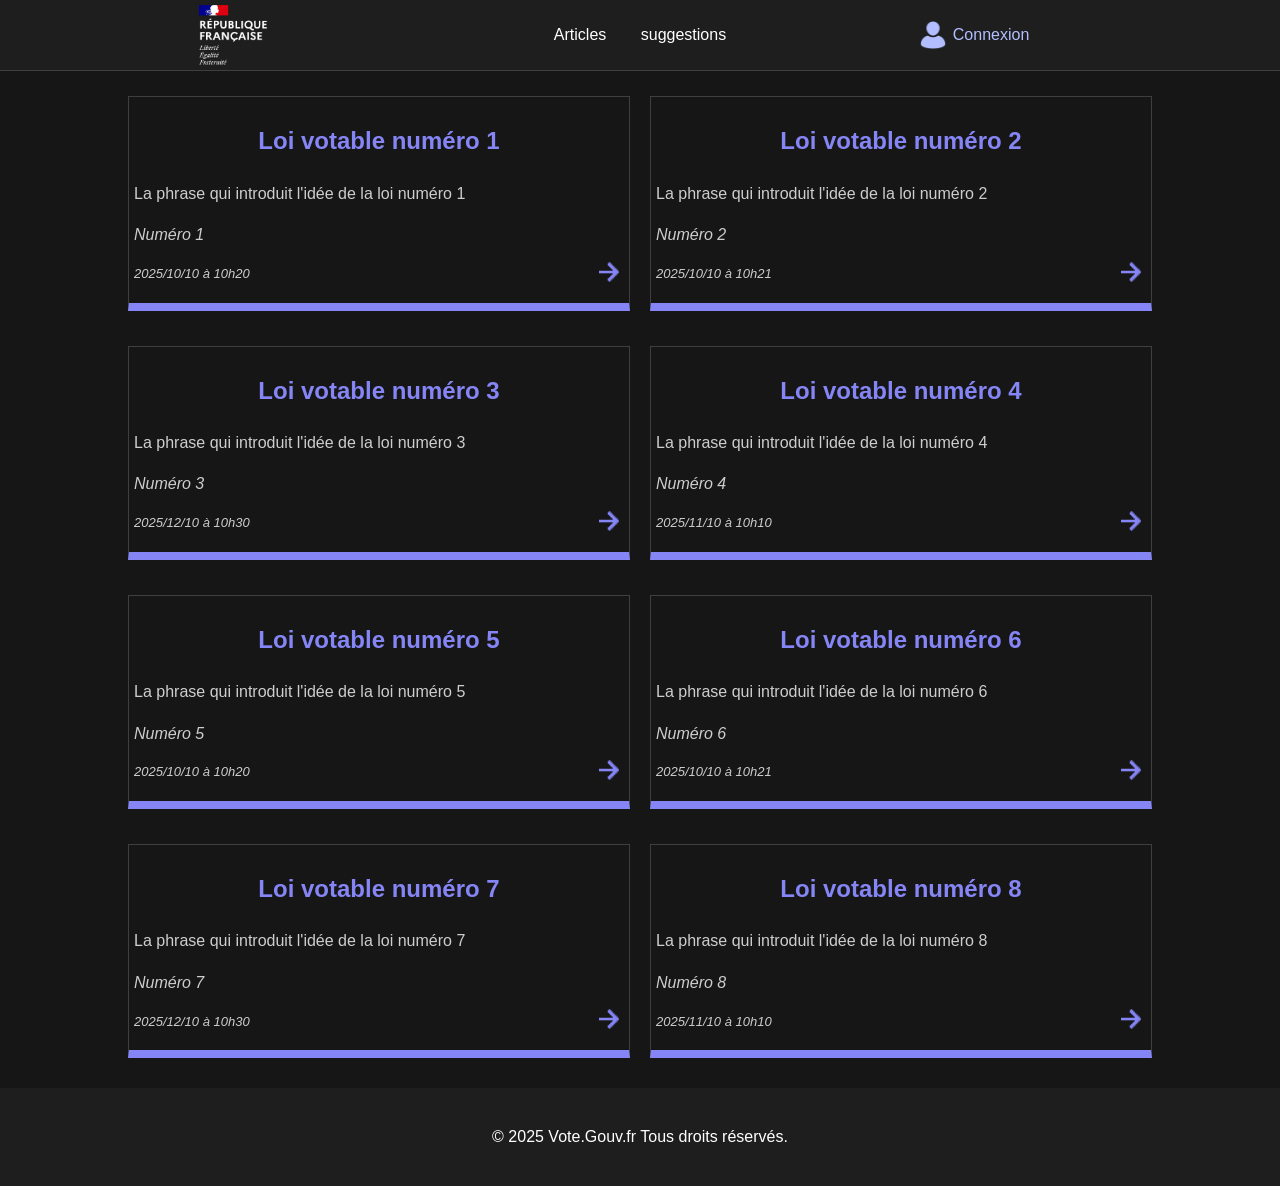
==== index.html @ fa244b0d "Merge branch 'main' of https://github.com/p1345lebg/vox-populi" ====
<!DOCTYPE html>
<html lang="fr">
  <head>
    <meta charset="UTF-8" />
    <meta name="viewport" content="width=device-width, initial-scale=1.0" />
    <title>vox-populi</title>
    <link rel="stylesheet" href="style.css" />
  </head>

  <body href="#articles">
    <header>
      <img class="LogoGouv" src="assets/Gouv.png" alt="Logo Gouv" />
      <nav>
        <ul>
          <li><a onclick="load_articles()" href="#articles">Articles</a></li>
          <li>
            <a onclick="load_suggestions()" href="#suggestions">suggestions</a>
          </li>
        </ul>
      </nav>
      <div class="ConnexionContainer">
        <img class="Connexion" src="assets/Connexion.png" alt="Connexion" />
        <p class="ConnexionText">Connexion</p>
      </div>
    </header>

    <main id="main"></main>

    <footer>
      <p>&copy; 2025 Vote.Gouv.fr Tous droits réservés.</p>
    </footer>

    <script src="./pages/articles.js"></script>
    <script src="./pages/suggestions.js"></script>
    <script src="./pages/createArticle.js"></script>
  </body>
</html>
---- style.css ----
body {
  font-family: Arial, sans-serif;
  line-height: 1.6;
  margin: 0;
  padding: 0;
  background-color: #161616;
  color: #333;
}

header {
  background-color: #1e1e1e;
  color: #fff;
  text-align: center;
  position: sticky;
  top: 0;
  z-index: 1000;
  padding: 0.5%;
  border-bottom: solid 1px #3f3f3f;
  user-select: none;
}

header h1 {
  margin: 0;
}

.LogoGouv {
  position: absolute;
  left: 15%;
  top: 0%;
  height: 100%;
}
.ConnexionContainer {
  position: absolute;
  right: 20%;
  top: 30%;
  display: flex;
  flex-direction: row;
  align-items: center;
  height: 40%;
  cursor: pointer;
}

.Connexion {
  width: 30px;
  height: auto;
}

.ConnexionText {
  color: #b3bfff;
  margin-left: 5%;
}

nav ul {
  list-style: none;
  padding: 0;
}

nav ul li {
  display: inline-block;
  margin: 0 15px;
}

nav ul li a {
  color: #fff;
  text-decoration: none;
}

main {
  padding: 20px;
  max-width: 80%;
  margin: auto;
}

section {
  scroll-margin-top: 88px; /* adapte à la hauteur de ton header */
  margin-bottom: 40px;
}

footer {
  text-align: center;
  padding: 20px;
  background-color: #1e1e1e;
  color: #fff;
}

.articleListe {
  display: grid;
  grid-template-columns: repeat(2, 1fr);
  gap: 20px;
}

.article {
  position: relative;
  background-color: #161616;
  color: #cecece;
  padding: 1%;
  margin: 1% 0 2% 0;
  border: solid 1px #3f3f3f;
  border-bottom: solid 8px #8585f6;
  user-select: none;
}

.article:hover {
  background-color: #3f3f3f;
  border-color: #161616;
  border-bottom: solid 8px #8585f6;
  cursor: pointer;
}

.article h2 {
  text-align: center;
  color: #8585f6;
}

.purpleArrow {
  position: absolute;
  right: 2%;
  top: 80%;
  width: 20px;
  height: auto;
}

.autor {
  font-style: italic;
}

.date {
  font-style: italic;
  font-size: small;
}

.article_nav {
  background-color: #aaa;
  div {
    background-color: #777;
    width: 30px;
    height: 30px;
  }
}

.suggestionList {
  display: grid;
  grid-template-columns: repeat(2, 1fr);
  gap: 20px;
}

.suggestionLoi {
  position: relative;
  background-color: #161616;
  color: #cecece;
  padding: 1%;
  margin: 1% 0 2% 0;
  border: solid 1px #3f3f3f;
  border-bottom: solid 8px #8585f6;
  user-select: none;
}

.suggestionLoi:hover{
  background-color: #3f3f3f;
  border-color: #161616;
  border-bottom: solid 8px #8585f6;
  cursor: pointer;
}
.suggestionLoi h2 {
  text-align: center;
  color: #8585f6;
}
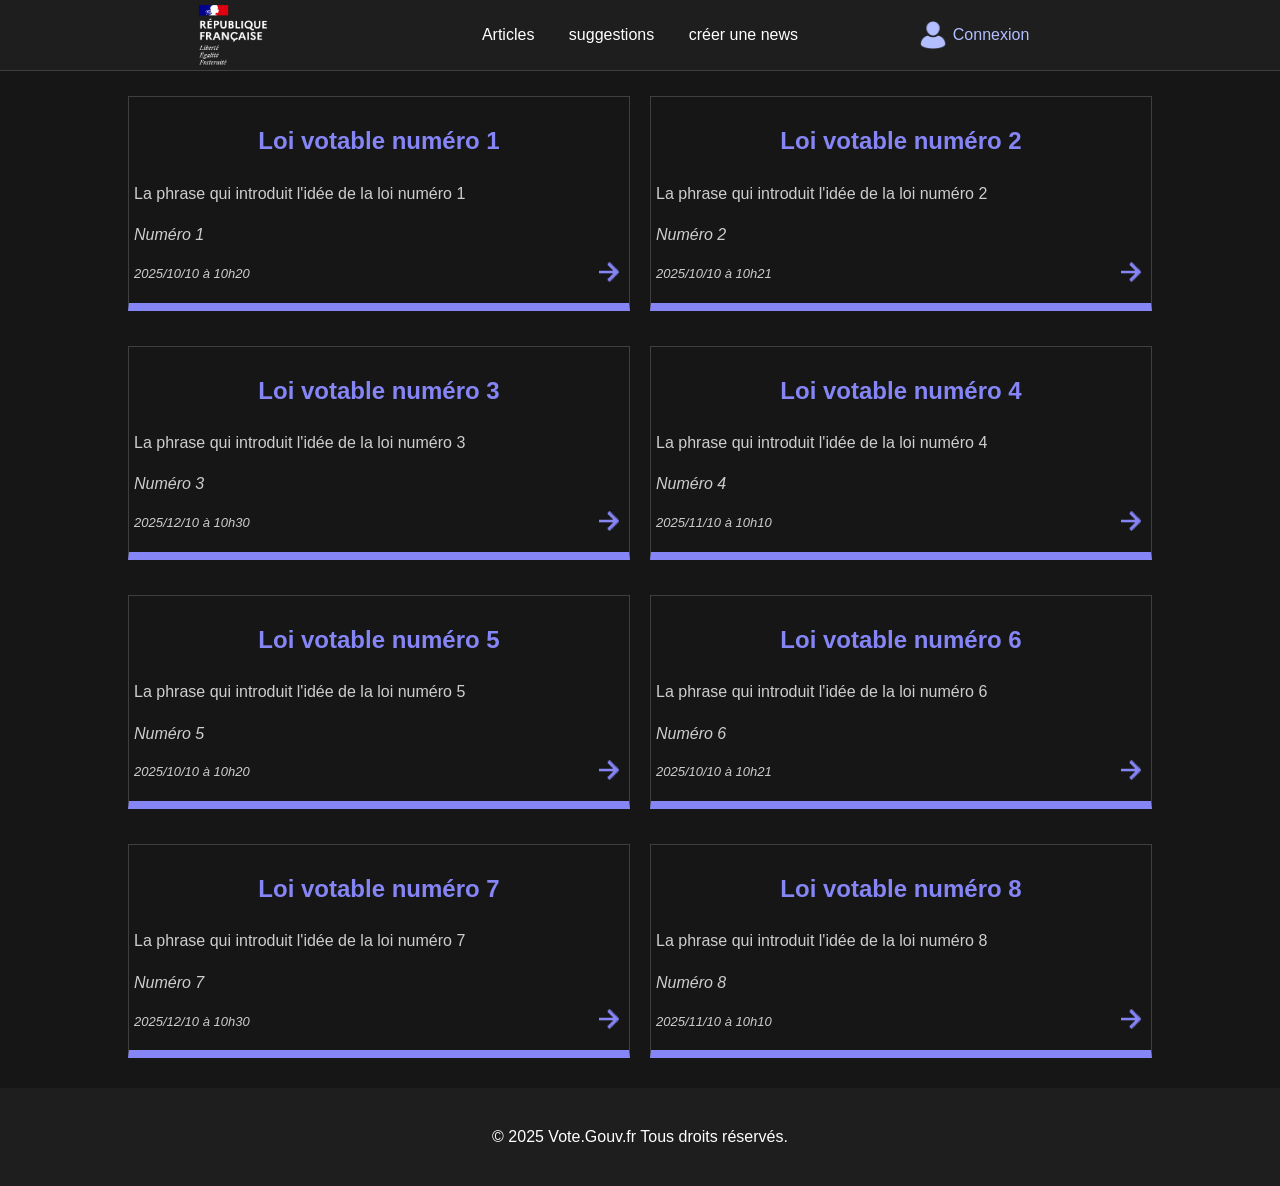
==== commit 7a6e9a9b: "correction" ====
--- a/index.html
+++ b/index.html
@@ -7,15 +7,14 @@
     <link rel="stylesheet" href="style.css" />
   </head>
 
-  <body href="#articles">
+  <body href="#news">
     <header>
       <img class="LogoGouv" src="assets/Gouv.png" alt="Logo Gouv" />
       <nav>
         <ul>
-          <li><a onclick="load_articles()" href="#articles">Articles</a></li>
-          <li>
-            <a onclick="load_suggestions()" href="#suggestions">suggestions</a>
-          </li>
+          <li><a onclick="load_articles()" href="#news">Articles</a></li>
+          <li><a onclick="load_suggestions()" href="#suggestions">suggestions</a></li>
+          <li><a onclick="load_create_article()" href="#creerNews">créer une news</a></li>
         </ul>
       </nav>
       <div class="ConnexionContainer">
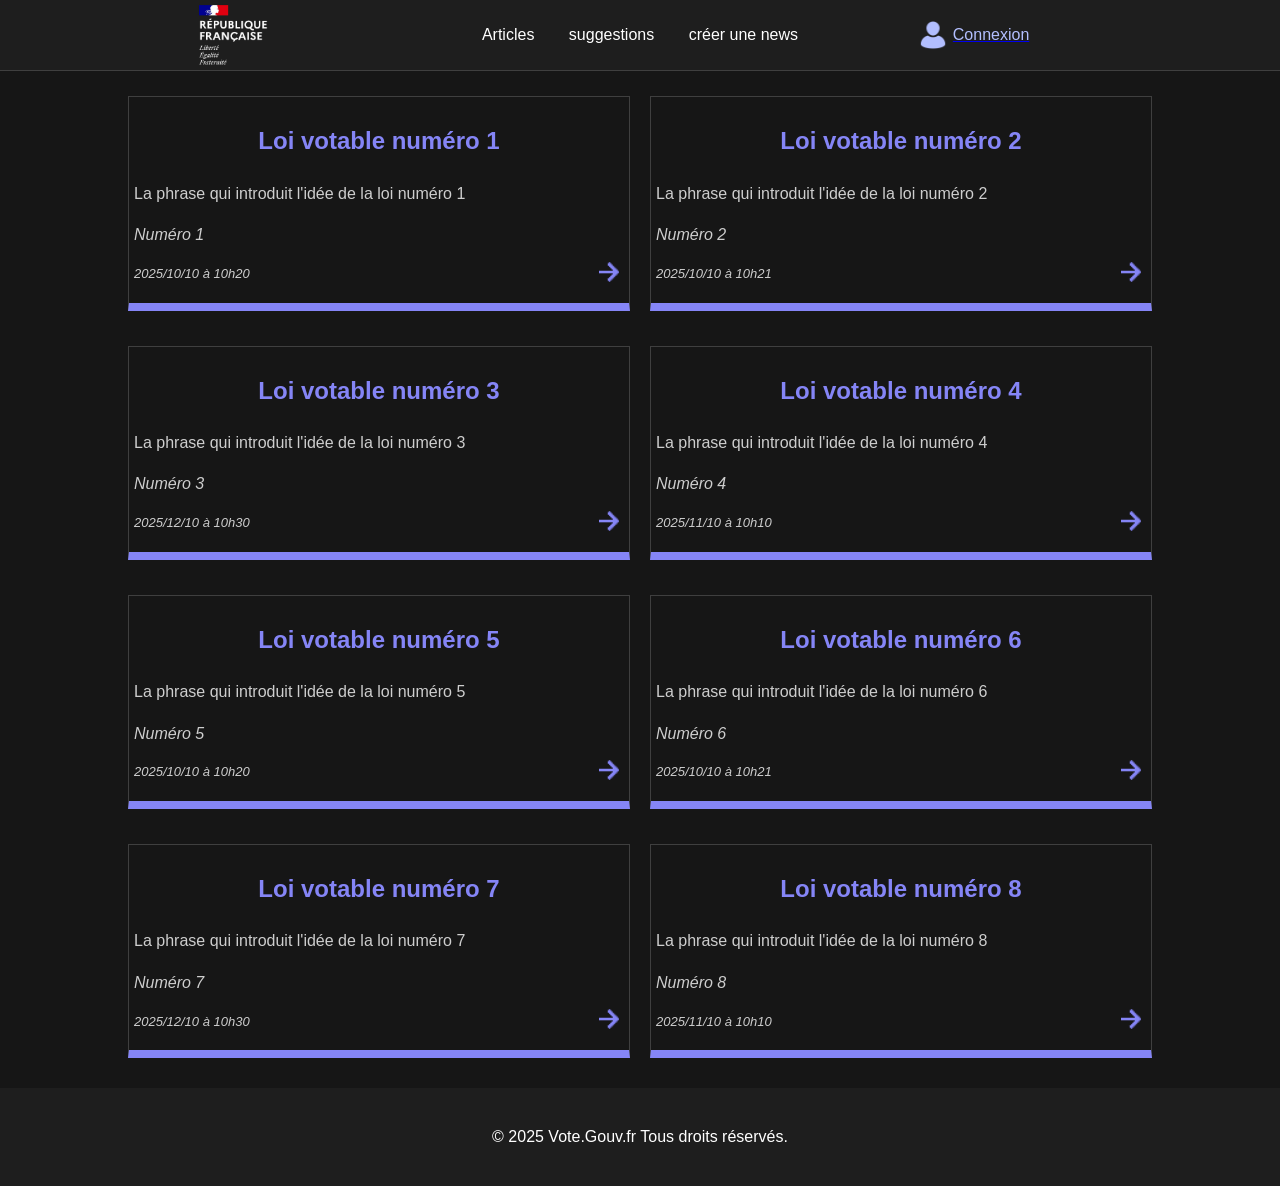
==== commit e63d3777: "corrections et ajout du bouton connection" ====
--- a/index.html
+++ b/index.html
@@ -17,10 +17,10 @@
           <li><a onclick="load_create_article()" href="#creerNews">créer une news</a></li>
         </ul>
       </nav>
-      <div class="ConnexionContainer">
+      <a class="ConnexionContainer" href="https://app.franceconnect.gouv.fr/api/v1/authorize?scope=openid+profile+birth&nonce=7X1j91N_F8gJycg3jlfo8w&client_id=da1c760c3e336b68d6ba08b670f0c3e32bd32a6969693ebb67b3dfad4419395b&display=&acr_values=eidas1&response_type=code&redirect_uri=https%3A%2F%2Fcfspart.impots.gouv.fr%2F%3Fopenidconnectcallback%3D1&state=f1ad3423d7855a74ef9c5d15c7ac604bf0cb60e19131a0d449a26ced62a3932f">
         <img class="Connexion" src="assets/Connexion.png" alt="Connexion" />
         <p class="ConnexionText">Connexion</p>
-      </div>
+      </a>
     </header>
 
     <main id="main"></main>
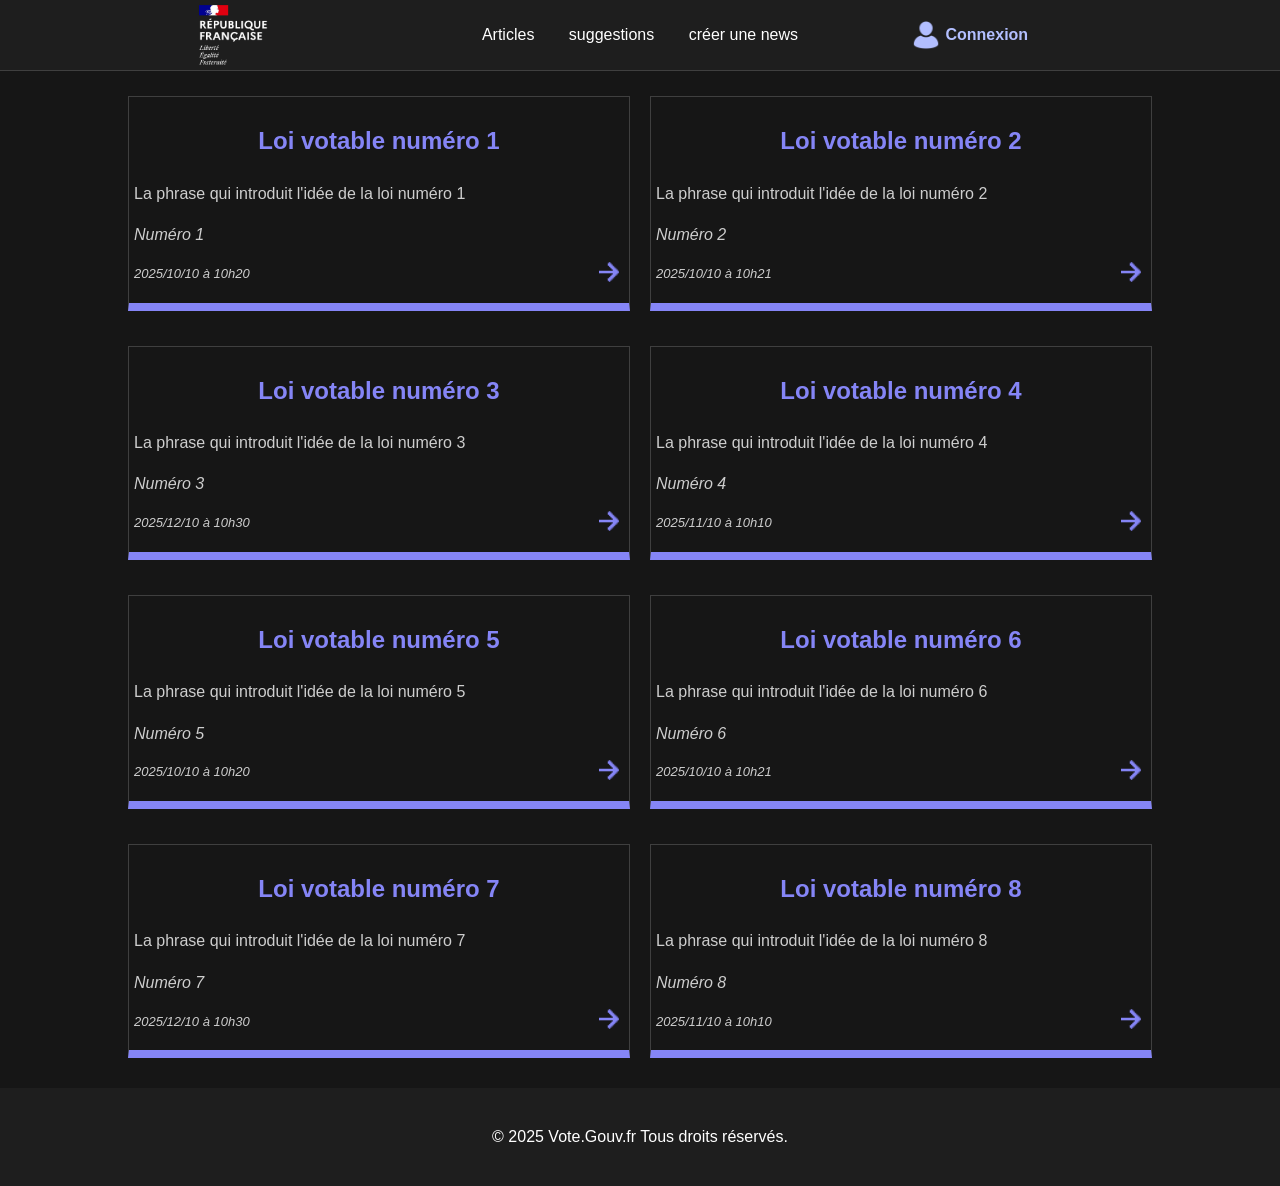
==== commit d718fd09: "weirdlink" ====
--- a/index.html
+++ b/index.html
@@ -13,13 +13,22 @@
       <nav>
         <ul>
           <li><a onclick="load_articles()" href="#news">Articles</a></li>
-          <li><a onclick="load_suggestions()" href="#suggestions">suggestions</a></li>
-          <li><a onclick="load_create_article()" href="#creerNews">créer une news</a></li>
+          <li>
+            <a onclick="load_suggestions()" href="#suggestions">suggestions</a>
+          </li>
+          <li>
+            <a onclick="load_create_article()" href="#creerNews"
+              >créer une news</a
+            >
+          </li>
         </ul>
       </nav>
-      <a class="ConnexionContainer" href="https://app.franceconnect.gouv.fr/api/v1/authorize?scope=openid+profile+birth&nonce=7X1j91N_F8gJycg3jlfo8w&client_id=da1c760c3e336b68d6ba08b670f0c3e32bd32a6969693ebb67b3dfad4419395b&display=&acr_values=eidas1&response_type=code&redirect_uri=https%3A%2F%2Fcfspart.impots.gouv.fr%2F%3Fopenidconnectcallback%3D1&state=f1ad3423d7855a74ef9c5d15c7ac604bf0cb60e19131a0d449a26ced62a3932f">
+      <a
+        class="ConnexionContainer"
+        href="https://app.franceconnect.gouv.fr/api/v1/authorize?scope=openid+profile+birth&nonce=7X1j91N_F8gJycg3jlfo8w&client_id=da1c760c3e336b68d6ba08b670f0c3e32bd32a6969693ebb67b3dfad4419395b&display=&acr_values=eidas1&response_type=code&redirect_uri=https%3A%2F%2Fcfspart.impots.gouv.fr%2F%3Fopenidconnectcallback%3D1&state=f1ad3423d7855a74ef9c5d15c7ac604bf0cb60e19131a0d449a26ced62a3932f"
+      >
         <img class="Connexion" src="assets/Connexion.png" alt="Connexion" />
-        <p class="ConnexionText">Connexion</p>
+        <strong><p class="ConnexionText">Connexion</p> </strong>
       </a>
     </header>
 
--- a/style.css
+++ b/style.css
@@ -38,6 +38,7 @@
   align-items: center;
   height: 40%;
   cursor: pointer;
+  text-decoration: none;
 }
 
 .Connexion {
@@ -155,7 +156,7 @@
   user-select: none;
 }
 
-.suggestionLoi:hover{
+.suggestionLoi:hover {
   background-color: #3f3f3f;
   border-color: #161616;
   border-bottom: solid 8px #8585f6;
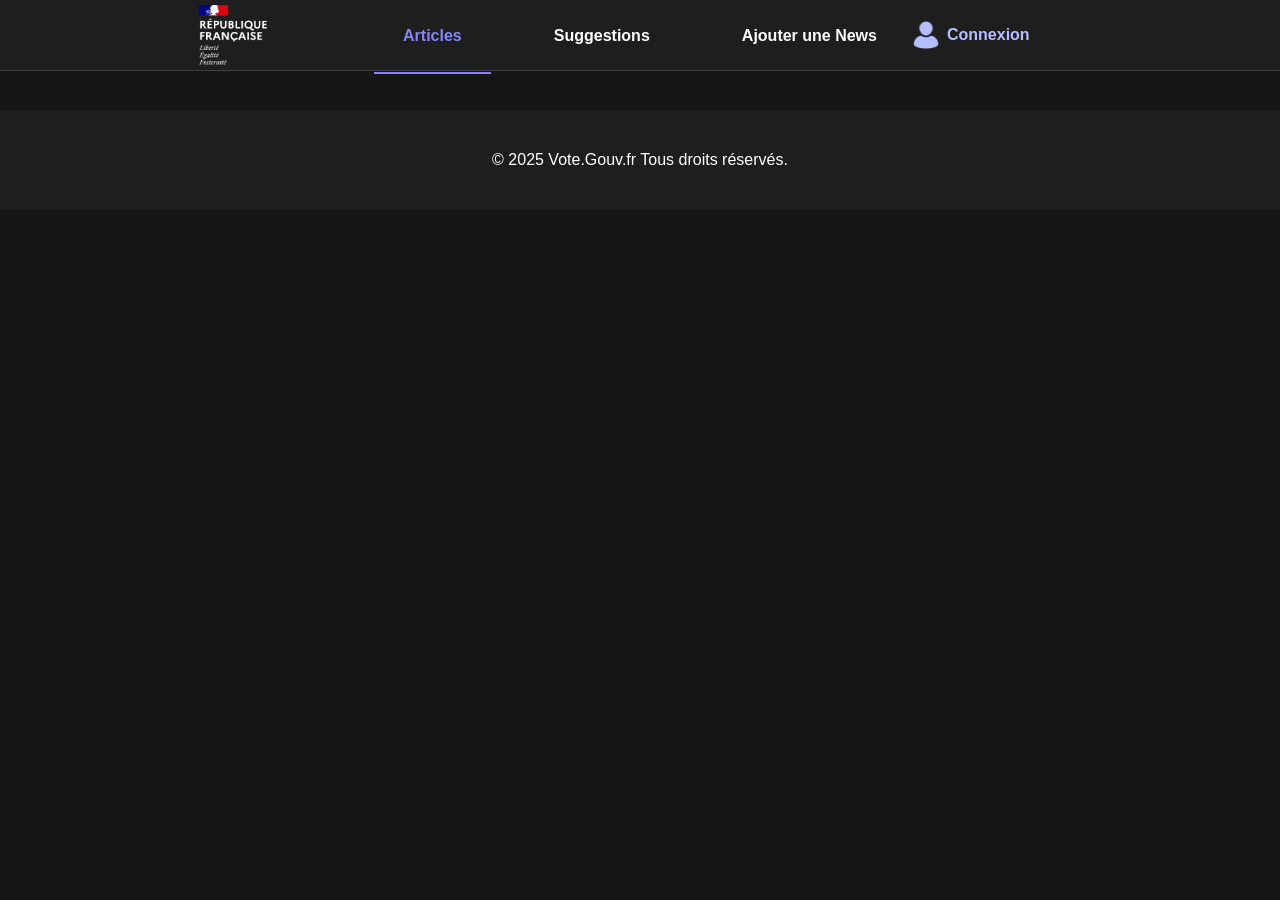
==== commit d860f88a: "design de création de news" ====
--- a/index.html
+++ b/index.html
@@ -1,45 +1,47 @@
 <!DOCTYPE html>
 <html lang="fr">
-  <head>
-    <meta charset="UTF-8" />
-    <meta name="viewport" content="width=device-width, initial-scale=1.0" />
-    <title>vox-populi</title>
-    <link rel="stylesheet" href="style.css" />
-  </head>
 
-  <body href="#news">
-    <header>
-      <img class="LogoGouv" src="assets/Gouv.png" alt="Logo Gouv" />
-      <nav>
-        <ul>
-          <li><a onclick="load_articles()" href="#news">Articles</a></li>
-          <li>
-            <a onclick="load_suggestions()" href="#suggestions">suggestions</a>
-          </li>
-          <li>
-            <a onclick="load_create_article()" href="#creerNews"
-              >créer une news</a
-            >
-          </li>
-        </ul>
-      </nav>
-      <a
-        class="ConnexionContainer"
-        href="https://app.franceconnect.gouv.fr/api/v1/authorize?scope=openid+profile+birth&nonce=7X1j91N_F8gJycg3jlfo8w&client_id=da1c760c3e336b68d6ba08b670f0c3e32bd32a6969693ebb67b3dfad4419395b&display=&acr_values=eidas1&response_type=code&redirect_uri=https%3A%2F%2Fcfspart.impots.gouv.fr%2F%3Fopenidconnectcallback%3D1&state=f1ad3423d7855a74ef9c5d15c7ac604bf0cb60e19131a0d449a26ced62a3932f"
-      >
-        <img class="Connexion" src="assets/Connexion.png" alt="Connexion" />
-        <strong><p class="ConnexionText">Connexion</p> </strong>
-      </a>
-    </header>
+<head>
+  <meta charset="UTF-8" />
+  <meta name="viewport" content="width=device-width, initial-scale=1.0" />
+  <title>vox-populi</title>
+  <link rel="stylesheet" href="style.css" />
+  <meta http-equiv="refresh" content="0; URL=./pages/news.html">
+</head>
 
-    <main id="main"></main>
+<body>
+  <header>
+    <img class="LogoGouv" src="assets/Gouv.png" alt="Logo Gouv" />
+    <nav>
+      <ul>
+        <li><a href="./news.html" class="nav-link">Articles</a></li>
+        <li><a href="./suggestions.html" class="nav-link">Suggestions</a></li>
+        <li><a href="./createNews.html" class="nav-link">Ajouter une News</a></li>
+      </ul>
+    </nav>
+    <a class="ConnexionContainer"
+      href="https://app.franceconnect.gouv.fr/api/v1/authorize?scope=openid+profile+birth&nonce=7X1j91N_F8gJycg3jlfo8w&client_id=da1c760c3e336b68d6ba08b670f0c3e32bd32a6969693ebb67b3dfad4419395b&display=&acr_values=eidas1&response_type=code&redirect_uri=https%3A%2F%2Fcfspart.impots.gouv.fr%2F%3Fopenidconnectcallback%3D1&state=f1ad3423d7855a74ef9c5d15c7ac604bf0cb60e19131a0d449a26ced62a3932f">
+      <img class="Connexion" src="assets/Connexion.png" alt="Connexion" />
+      <p class="ConnexionText">Connexion</p>
+    </a>
+  </header>
 
-    <footer>
-      <p>&copy; 2025 Vote.Gouv.fr Tous droits réservés.</p>
-    </footer>
+  <main id="main"></main>
 
-    <script src="./pages/articles.js"></script>
-    <script src="./pages/suggestions.js"></script>
-    <script src="./pages/createArticle.js"></script>
-  </body>
-</html>
+  <footer>
+    <p>&copy; 2025 Vote.Gouv.fr Tous droits réservés.</p>
+  </footer>
+  <script>
+    const links = document.querySelectorAll('.nav-link');
+    const currentPath = window.location.pathname;
+
+    links.forEach(link => {
+      const linkPath = new URL(link.href).pathname;
+      if (linkPath === currentPath) {
+        link.classList.add('active');
+      }
+    });
+  </script>
+</body>
+
+</html>
--- a/style.css
+++ b/style.css
@@ -29,6 +29,7 @@
   top: 0%;
   height: 100%;
 }
+
 .ConnexionContainer {
   position: absolute;
   right: 20%;
@@ -49,6 +50,7 @@
 .ConnexionText {
   color: #b3bfff;
   margin-left: 5%;
+  font-weight: bold;
 }
 
 nav ul {
@@ -62,8 +64,21 @@
 }
 
 nav ul li a {
+  font-weight: bold;
   color: #fff;
   text-decoration: none;
+  padding: 1.8rem;
+}
+
+nav ul li a:hover {
+  color: #8585f6;
+  border-bottom: solid 2px #8585f6;
+  transition: 0.1s ease-in-out;
+}
+
+nav ul li a.active {
+  color: #8585f6;
+  border-bottom: solid 2px #8585f6;
 }
 
 main {
@@ -73,7 +88,8 @@
 }
 
 section {
-  scroll-margin-top: 88px; /* adapte à la hauteur de ton header */
+  scroll-margin-top: 88px;
+  /* adapte à la hauteur de ton header */
   margin-bottom: 40px;
 }
 
@@ -132,6 +148,7 @@
 
 .article_nav {
   background-color: #aaa;
+
   div {
     background-color: #777;
     width: 30px;
@@ -162,7 +179,81 @@
   border-bottom: solid 8px #8585f6;
   cursor: pointer;
 }
+
 .suggestionLoi h2 {
   text-align: center;
   color: #8585f6;
 }
+
+
+/* style.css pour CreateNews.html */
+
+.container {
+  max-width: 600px;
+  margin: 0 auto;
+  padding: 2rem;
+  background: #ffffff;
+  border: 1px solid #ddd;
+  border-radius: 8px;
+}
+
+h1 {
+  font-size: 2rem;
+  margin-bottom: 1.5rem;
+  text-align: center;
+  color: #7070ea;
+  font-family: Cambria, Cochin, Georgia, Times, 'Times New Roman', serif;
+}
+
+label {
+  display: block;
+  font-size: 1.1rem;
+  margin: 2.5% 0 0.5% 0;
+  color: #8585f6;
+  font-family: Cambria, Cochin, Georgia, Times, 'Times New Roman', serif;
+
+  font-weight: bold;
+}
+
+input[type="text"],
+input[type="date"],
+textarea {
+  width: 100%;
+  padding: 0.75rem;
+  border: 1px solid #ccc;
+  border-radius: 4px;
+  background-color: #1e1e1e;
+  font-size: 1rem;
+  transition: border-color 0.1s ease-in-out;
+  color: #cecece;
+
+  font-family: 'Courier New', Courier, monospace;
+
+}
+
+input:focus,
+textarea:focus {
+  border-color: #6a6aea;
+  outline: none;
+  background-color: #1e1e1e;
+}
+
+.btn-submit {
+  padding: 0.75rem 1.5rem;
+  background-color: #6a6aea;
+  color: white;
+  border: none;
+  border-radius: 4px;
+  font-size: 1rem;
+  cursor: pointer;
+  transition: background-color 0.1s ease-in-out;
+  margin-top: 2rem;
+}
+
+.btn-submit:hover {
+  background-color: #3d3ddd;
+}
+
+.seperate {
+  padding: 1%;
+}
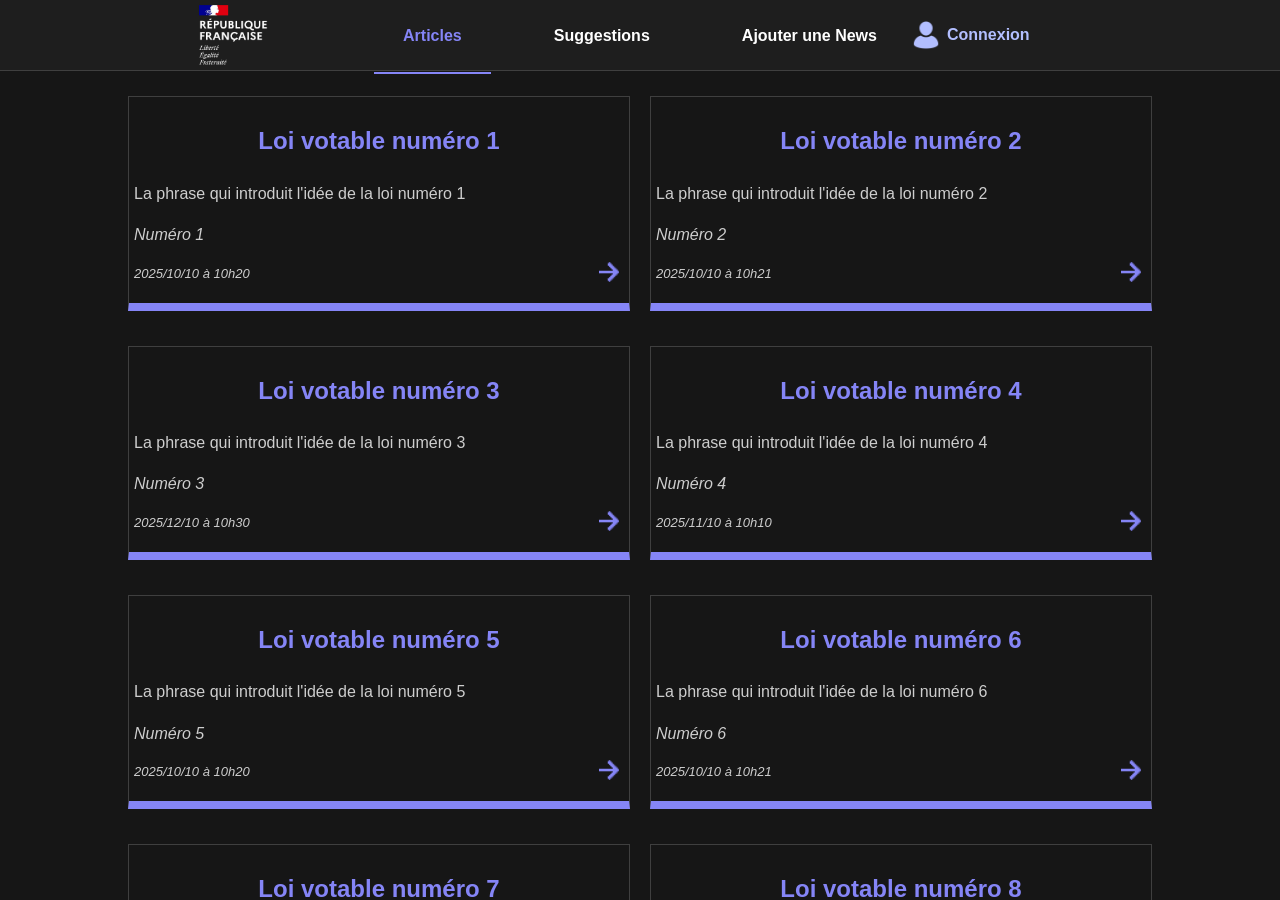
==== commit 7d42e28e: "ajustements" ====
--- a/index.html
+++ b/index.html
@@ -16,7 +16,7 @@
       <ul>
         <li><a href="./news.html" class="nav-link">Articles</a></li>
         <li><a href="./suggestions.html" class="nav-link">Suggestions</a></li>
-        <li><a href="./createNews.html" class="nav-link">Ajouter une News</a></li>
+        <li><a href="./createSuggestion.html" class="nav-link">Ajouter une suggestion</a></li>
       </ul>
     </nav>
     <a class="ConnexionContainer"
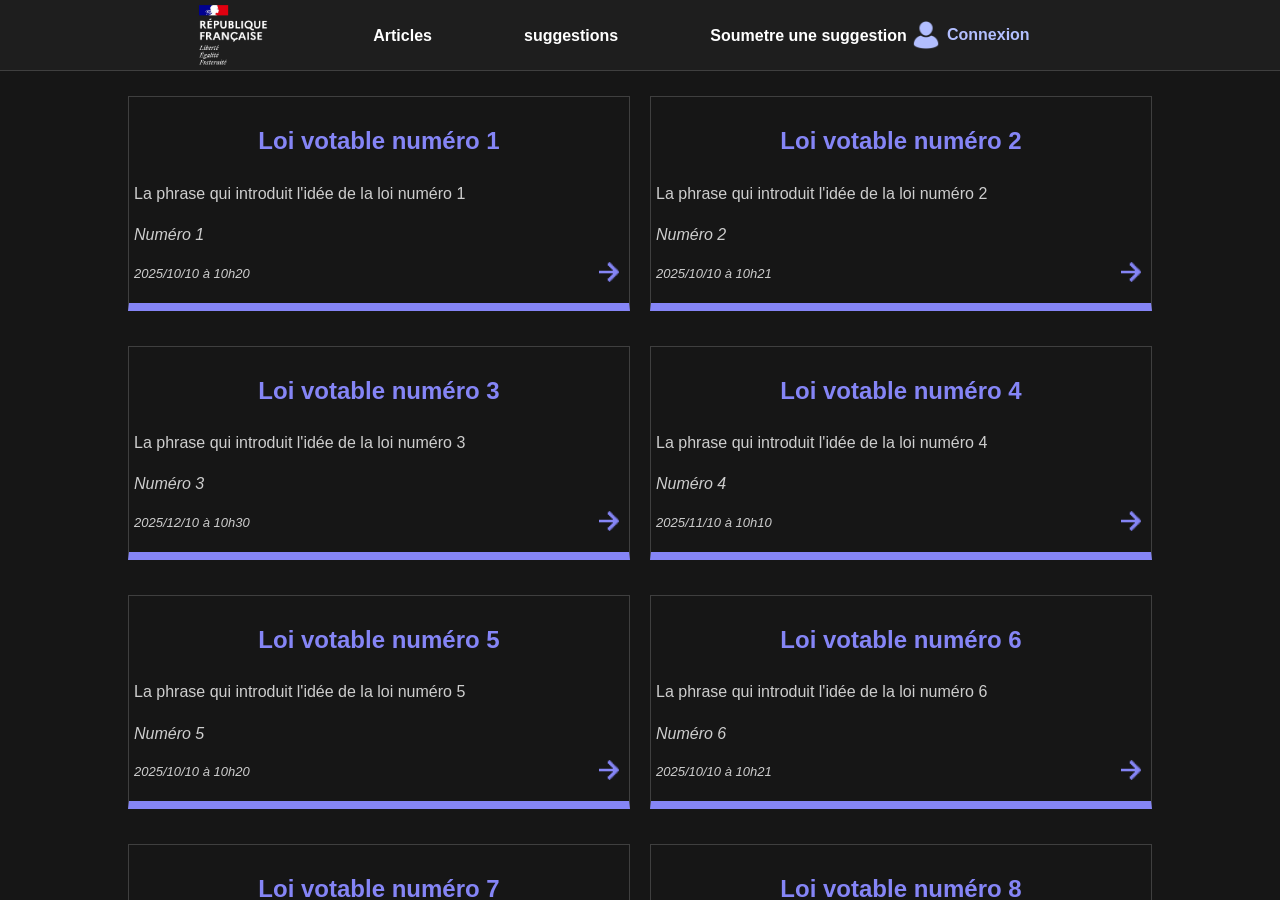
==== commit 98482730: "ajustements" ====
--- a/index.html
+++ b/index.html
@@ -16,7 +16,7 @@
       <ul>
         <li><a href="./news.html" class="nav-link">Articles</a></li>
         <li><a href="./suggestions.html" class="nav-link">Suggestions</a></li>
-        <li><a href="./createSuggestion.html" class="nav-link">Ajouter une suggestion</a></li>
+        <li><a href="./createSuggestion.html" class="nav-link">Soumetre une suggestion</a></li>
       </ul>
     </nav>
     <a class="ConnexionContainer"
